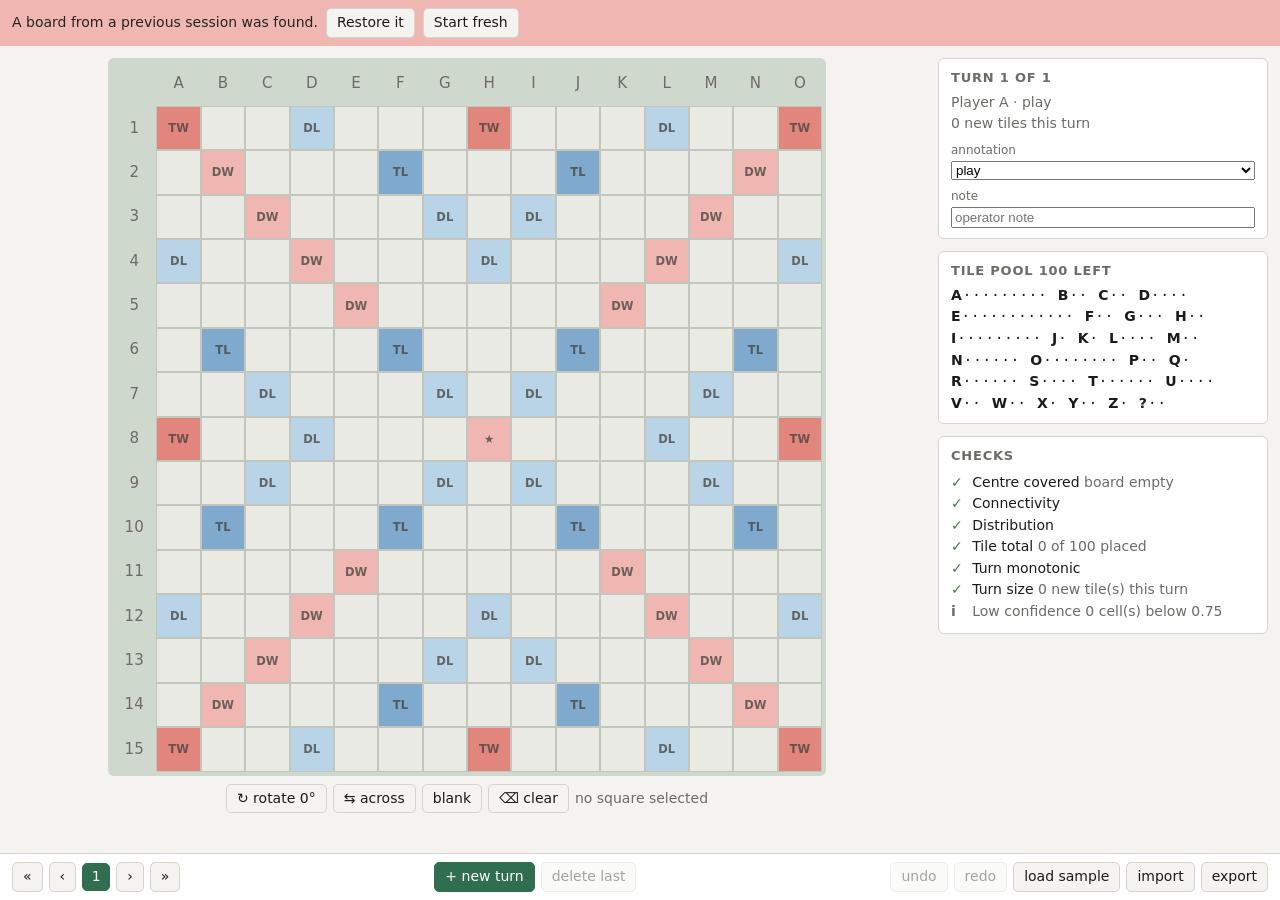
==== board-ui/index.html @ 1e46bf04 "A virtual board to look at, type into, and step through Builds the board UI to its specification: a " ====
<!doctype html>
<html lang="en">
<head>
<meta charset="utf-8">
<meta name="viewport" content="width=device-width, initial-scale=1">
<title>Virtual board</title>
<link rel="stylesheet" href="style.css">
</head>
<body>

<div id="restore" class="banner" hidden>
  A board from a previous session was found.
  <button id="restore-yes">Restore it</button>
  <button id="restore-no">Start fresh</button>
</div>

<main>
  <section class="board-pane">
    <div id="board" class="board"></div>

    <div class="toolbar">
      <button id="rotate" title="Turn the board a quarter turn">&#8635; rotate <span id="rotation">0&deg;</span></button>
      <button id="flip" title="Switch between typing across and down (Tab)">&#8646; <span id="direction">across</span></button>
      <button id="blank-mode" aria-pressed="false" title="Place blanks (or hold Shift)">blank</button>
      <button id="clear-cell" title="Clear the selected square (Delete)">&#9003; clear</button>
      <span id="cursor-label" class="muted"></span>
      <span id="lock-note" class="warn" hidden>
        viewing history &mdash; <button id="unlock">edit this turn</button>
      </span>
    </div>
  </section>

  <aside class="panels">
    <section class="panel">
      <h2>Turn <span id="turn-n">1</span> of <span id="turn-total">1</span></h2>
      <p id="turn-who" class="muted"></p>
      <p id="turn-delta" class="muted"></p>
      <label class="field">
        annotation
        <select id="annotation">
          <option value="play">play</option>
          <option value="pass">pass</option>
          <option value="exchange">exchange</option>
          <option value="challenge">challenge</option>
          <option value="unknown">unknown</option>
        </select>
      </label>
      <label class="field">
        note
        <input id="note" type="text" placeholder="operator note">
      </label>
    </section>

    <section class="panel">
      <h2>Tile pool <span id="pool-left" class="muted"></span></h2>
      <div id="pool" class="pool"></div>
      <p id="pool-errors" class="fail" hidden></p>
    </section>

    <section class="panel">
      <h2>Checks</h2>
      <ul id="checks" class="checks"></ul>
    </section>
  </aside>
</main>

<footer>
  <button id="first" title="First turn (Home)">&laquo;</button>
  <button id="prev" title="Previous turn">&lsaquo;</button>
  <div id="turn-strip" class="strip"></div>
  <button id="next" title="Next turn">&rsaquo;</button>
  <button id="last" title="Last turn (End)">&raquo;</button>
  <span class="spacer"></span>
  <button id="add-turn" class="primary">+ new turn</button>
  <button id="del-turn">delete last</button>
  <span class="spacer"></span>
  <button id="undo" title="Ctrl/Cmd+Z">undo</button>
  <button id="redo" title="Ctrl/Cmd+Shift+Z">redo</button>
  <button id="load-sample">load sample</button>
  <button id="import">import</button>
  <button id="export">export</button>
</footer>

<dialog id="import-dialog">
  <form method="dialog">
    <h2>Import a board</h2>
    <p class="muted">Choose a file, drop one here, or paste the JSON.</p>
    <input type="file" id="import-file" accept="application/json,.json">
    <div id="drop" class="drop">drop a .json file here</div>
    <textarea id="import-text" rows="8" placeholder="paste JSON"></textarea>
    <p id="import-problems" class="fail" hidden></p>
    <menu>
      <button value="cancel">cancel</button>
      <button id="import-go" value="default" type="button" class="primary">import</button>
    </menu>
  </form>
</dialog>

<script type="module" src="src/app.js"></script>
</body>
</html>
---- board-ui/style.css ----
/* Every colour is a custom property defined here and nowhere else, so the whole
   thing can be re-themed from one block. */

:root {
  --bg: #f4f3f0;
  --panel: #ffffff;
  --ink: #1b1b1a;
  --muted: #6d6b66;
  --line: #d6d3cd;

  --board-bg: #cfd8cd;
  --cell: #e9eae4;
  --cell-line: #c3c6bd;

  --tw: #e2857c;
  --dw: #f0b7b2;
  --tl: #7fa9cd;
  --dl: #b9d4e6;
  --premium-ink: #43413d;

  --tile: #f0e2bd;
  --tile-edge: #c4ae7d;
  --tile-ink: #26241f;
  --tile-new: #ffe9a8;
  --tile-new-edge: #d8a63c;

  --flag: #c8641f;
  --manual: #4a7fb5;
  --pass: #3c7d4a;
  --fail: #b8362c;
  --warn: #b1791b;
  --accent: #2f6f4f;
}

@media (prefers-color-scheme: dark) {
  :root {
    --bg: #17181a;
    --panel: #1f2124;
    --ink: #e8e6e2;
    --muted: #9a978f;
    --line: #34373b;

    --board-bg: #2b332c;
    --cell: #262a27;
    --cell-line: #3a403a;

    --tw: #8e4038;
    --dw: #6d4340;
    --tl: #3a5f80;
    --dl: #2f4a5c;
    --premium-ink: #cfcdc7;

    --tile: #d8c79c;
    --tile-edge: #8f7c4c;
    --tile-ink: #201e1a;
    --tile-new: #f2d98a;
    --tile-new-edge: #b8912f;

    --flag: #e2884a;
    --manual: #7fb0e0;
    --pass: #64b07a;
    --fail: #e0685c;
    --warn: #d9a949;
    --accent: #58a37c;
  }
}

* { box-sizing: border-box; }

body {
  margin: 0;
  background: var(--bg);
  color: var(--ink);
  font: 14px/1.4 system-ui, -apple-system, Segoe UI, sans-serif;
  display: flex;
  flex-direction: column;
  min-height: 100vh;
}

main {
  flex: 1;
  display: flex;
  gap: 16px;
  padding: 12px;
  min-height: 0;
}

.board-pane {
  flex: 1 1 auto;
  display: flex;
  flex-direction: column;
  align-items: center;
  gap: 8px;
  min-width: 0;
}

/* The board sizes itself from the space available and stays square. One custom
   property drives the whole grid. */
.board {
  --size: 15;
  --cell-px: min(calc((100vh - 190px) / (var(--size) + 1)), calc((100vw - 420px) / (var(--size) + 1)));
  display: grid;
  grid-template-columns: repeat(calc(var(--size) + 1), var(--cell-px));
  grid-auto-rows: var(--cell-px);
  background: var(--board-bg);
  padding: 4px;
  border-radius: 6px;
  user-select: none;
}

.gutter {
  display: flex;
  align-items: center;
  justify-content: center;
  color: var(--muted);
  font-size: calc(var(--cell-px) * 0.34);
}

.cell {
  position: relative;
  background: var(--cell);
  border: 1px solid var(--cell-line);
  display: flex;
  align-items: center;
  justify-content: center;
  cursor: pointer;
  overflow: hidden;
}

.premium-label {
  font-size: calc(var(--cell-px) * 0.26);
  font-weight: 600;
  color: var(--premium-ink);
  opacity: 0.75;
}

.cell.p-TW { background: var(--tw); }
.cell.p-DW { background: var(--dw); }
.cell.p-TL { background: var(--tl); }
.cell.p-DL { background: var(--dl); }

.cell.tile {
  background: var(--tile);
  border-color: var(--tile-edge);
  color: var(--tile-ink);
}

.cell.is-new {
  background: var(--tile-new);
  border-color: var(--tile-new-edge);
  border-width: 2px;
}

.letter {
  font-size: calc(var(--cell-px) * 0.55);
  font-weight: 700;
  line-height: 1;
}

.letter.unknown { opacity: 0.55; }

/* A blank must be tellable from a real letter at a glance: it is worth two points and
   a great deal of analysis. Outlined rather than merely tinted, so it survives bad
   lighting and a screen seen at an angle. */
.cell.is-blank .letter {
  font-weight: 500;
  font-style: italic;
  color: transparent;
  -webkit-text-stroke: 1px var(--tile-ink);
}

.value {
  position: absolute;
  right: 2px;
  bottom: 0;
  font-size: calc(var(--cell-px) * 0.24);
  opacity: 0.7;
}

/* State is never carried by colour alone - a corner mark or a glyph carries it too. */
.manual-mark {
  position: absolute;
  top: 0;
  left: 0;
  border-style: solid;
  border-width: calc(var(--cell-px) * 0.22) calc(var(--cell-px) * 0.22) 0 0;
  border-color: var(--manual) transparent transparent transparent;
}

.flag-mark {
  position: absolute;
  top: 0;
  right: 2px;
  font-size: calc(var(--cell-px) * 0.3);
  font-weight: 700;
  color: var(--flag);
}

.cell.is-flagged { box-shadow: inset 0 0 0 2px var(--flag); }

.cell.is-selected {
  outline: 3px solid var(--accent);
  outline-offset: -3px;
  z-index: 2;
}

/* The cursor shows which way typing will run. */
.cell.is-selected.dir-h::after,
.cell.is-selected.dir-v::after {
  content: '';
  position: absolute;
  background: var(--accent);
  opacity: 0.8;
}
.cell.is-selected.dir-h::after { right: 1px; top: 45%; width: 30%; height: 2px; }
.cell.is-selected.dir-v::after { bottom: 1px; left: 45%; height: 30%; width: 2px; }

body.locked .cell { cursor: not-allowed; }

.toolbar {
  display: flex;
  align-items: center;
  gap: 6px;
  flex-wrap: wrap;
}

.panels {
  width: 330px;
  flex: 0 0 330px;
  display: flex;
  flex-direction: column;
  gap: 12px;
  overflow-y: auto;
}

.panel {
  background: var(--panel);
  border: 1px solid var(--line);
  border-radius: 6px;
  padding: 10px 12px;
}

.panel h2 {
  margin: 0 0 6px;
  font-size: 13px;
  text-transform: uppercase;
  letter-spacing: 0.06em;
  color: var(--muted);
}

.panel p { margin: 2px 0; }

.field { display: block; margin-top: 8px; font-size: 12px; color: var(--muted); }
.field select, .field input { width: 100%; margin-top: 2px; }

.pool { display: flex; flex-wrap: wrap; gap: 2px 10px; font-family: ui-monospace, monospace; }
.pool-letter { white-space: nowrap; letter-spacing: 1px; }
.pool-letter b { font-family: system-ui, sans-serif; }
.pool-letter.empty { opacity: 0.4; }
.pool-letter.over { color: var(--fail); font-weight: 700; }

.checks { list-style: none; margin: 0; padding: 0; }
.checks li { padding: 1px 0; }
.checks .mark { display: inline-block; width: 1.2em; font-weight: 700; }
.checks .pass .mark { color: var(--pass); }
.checks .fail { color: var(--fail); }
.checks .warn { color: var(--warn); }
.checks .info { color: var(--muted); }

footer {
  display: flex;
  align-items: center;
  gap: 6px;
  padding: 8px 12px;
  border-top: 1px solid var(--line);
  background: var(--panel);
  flex-wrap: wrap;
}

.strip { display: flex; gap: 4px; overflow-x: auto; max-width: 40vw; }
.spacer { flex: 1; }

button {
  font: inherit;
  padding: 4px 10px;
  border: 1px solid var(--line);
  border-radius: 5px;
  background: var(--bg);
  color: var(--ink);
  cursor: pointer;
}
button:hover:not(:disabled) { border-color: var(--accent); }
button:disabled { opacity: 0.4; cursor: default; }
button.primary { background: var(--accent); color: var(--panel); border-color: var(--accent); }
button.on { background: var(--accent); color: var(--panel); }

.chip { min-width: 2em; padding: 3px 6px; }
.chip.current { background: var(--accent); color: var(--panel); border-color: var(--accent); }

.banner {
  padding: 8px 12px;
  background: var(--dw);
  color: var(--tile-ink);
  display: flex;
  gap: 8px;
  align-items: center;
}

.muted { color: var(--muted); }
.fail { color: var(--fail); }
.warn { color: var(--warn); }

dialog { border: 1px solid var(--line); border-radius: 8px; background: var(--panel); color: var(--ink); }
dialog textarea { width: 100%; margin-top: 8px; font-family: ui-monospace, monospace; }
dialog menu { display: flex; gap: 8px; justify-content: flex-end; padding: 0; margin: 12px 0 0; }

.drop {
  margin-top: 8px;
  padding: 18px;
  border: 2px dashed var(--line);
  border-radius: 6px;
  text-align: center;
  color: var(--muted);
}
.drop.over { border-color: var(--accent); color: var(--accent); }
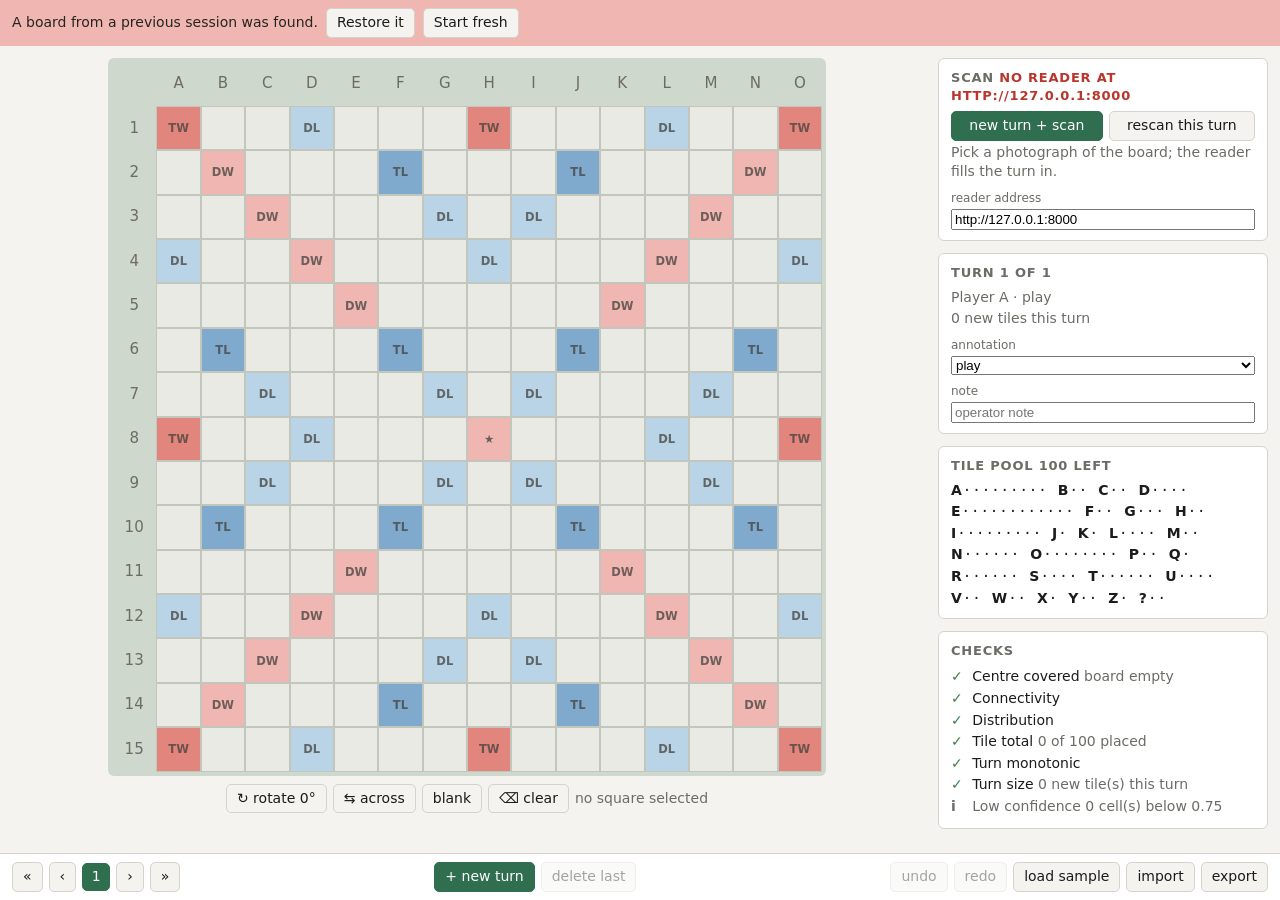
==== commit e65cbb9d: "Read the board from a photograph, instead of pasting JSON at it The brief ruled out any connection t" ====
--- a/board-ui/index.html
+++ b/board-ui/index.html
@@ -31,6 +31,19 @@
   </section>
 
   <aside class="panels">
+    <section class="panel">
+      <h2>Scan <span id="api-state" class="muted">checking…</span></h2>
+      <div class="scan-row">
+        <button id="scan-new" class="primary">new turn + scan</button>
+        <button id="scan-here">rescan this turn</button>
+      </div>
+      <p id="scan-result" class="muted">Pick a photograph of the board; the reader fills the turn in.</p>
+      <label class="field">
+        reader address
+        <input id="api-base" type="text" spellcheck="false">
+      </label>
+    </section>
+
     <section class="panel">
       <h2>Turn <span id="turn-n">1</span> of <span id="turn-total">1</span></h2>
       <p id="turn-who" class="muted"></p>
--- a/board-ui/style.css
+++ b/board-ui/style.css
@@ -323,3 +323,10 @@
   color: var(--muted);
 }
 .drop.over { border-color: var(--accent); color: var(--accent); }
+
+.scan-row { display: flex; gap: 6px; flex-wrap: wrap; }
+.scan-row button { flex: 1 1 auto; }
+#scan-result.busy { color: var(--accent); }
+#scan-result.bad { color: var(--fail); }
+#api-state.up { color: var(--pass); }
+#api-state.down { color: var(--fail); }
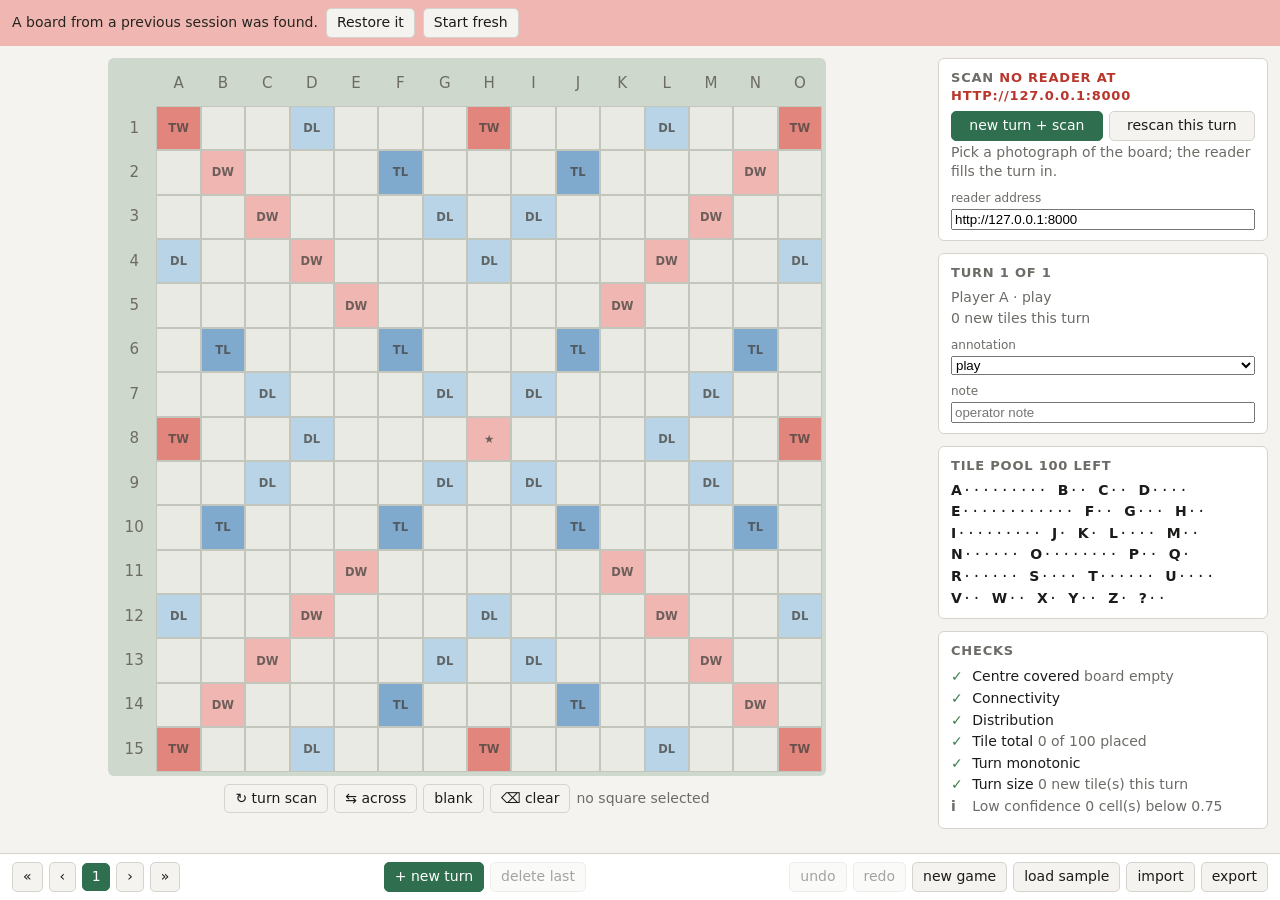
==== commit e4924f35: "Turn the photograph, never the board, and let a game end Two corrections from using the thing.  The " ====
--- a/board-ui/index.html
+++ b/board-ui/index.html
@@ -19,7 +19,7 @@
     <div id="board" class="board"></div>
 
     <div class="toolbar">
-      <button id="rotate" title="Turn the board a quarter turn">&#8635; rotate <span id="rotation">0&deg;</span></button>
+      <button id="turn-scan" title="The photograph was taken a quarter turn round: turn this turn's tiles to match">&#8635; turn scan</button>
       <button id="flip" title="Switch between typing across and down (Tab)">&#8646; <span id="direction">across</span></button>
       <button id="blank-mode" aria-pressed="false" title="Place blanks (or hold Shift)">blank</button>
       <button id="clear-cell" title="Clear the selected square (Delete)">&#9003; clear</button>
@@ -89,6 +89,7 @@
   <span class="spacer"></span>
   <button id="undo" title="Ctrl/Cmd+Z">undo</button>
   <button id="redo" title="Ctrl/Cmd+Shift+Z">redo</button>
+  <button id="new-game">new game</button>
   <button id="load-sample">load sample</button>
   <button id="import">import</button>
   <button id="export">export</button>
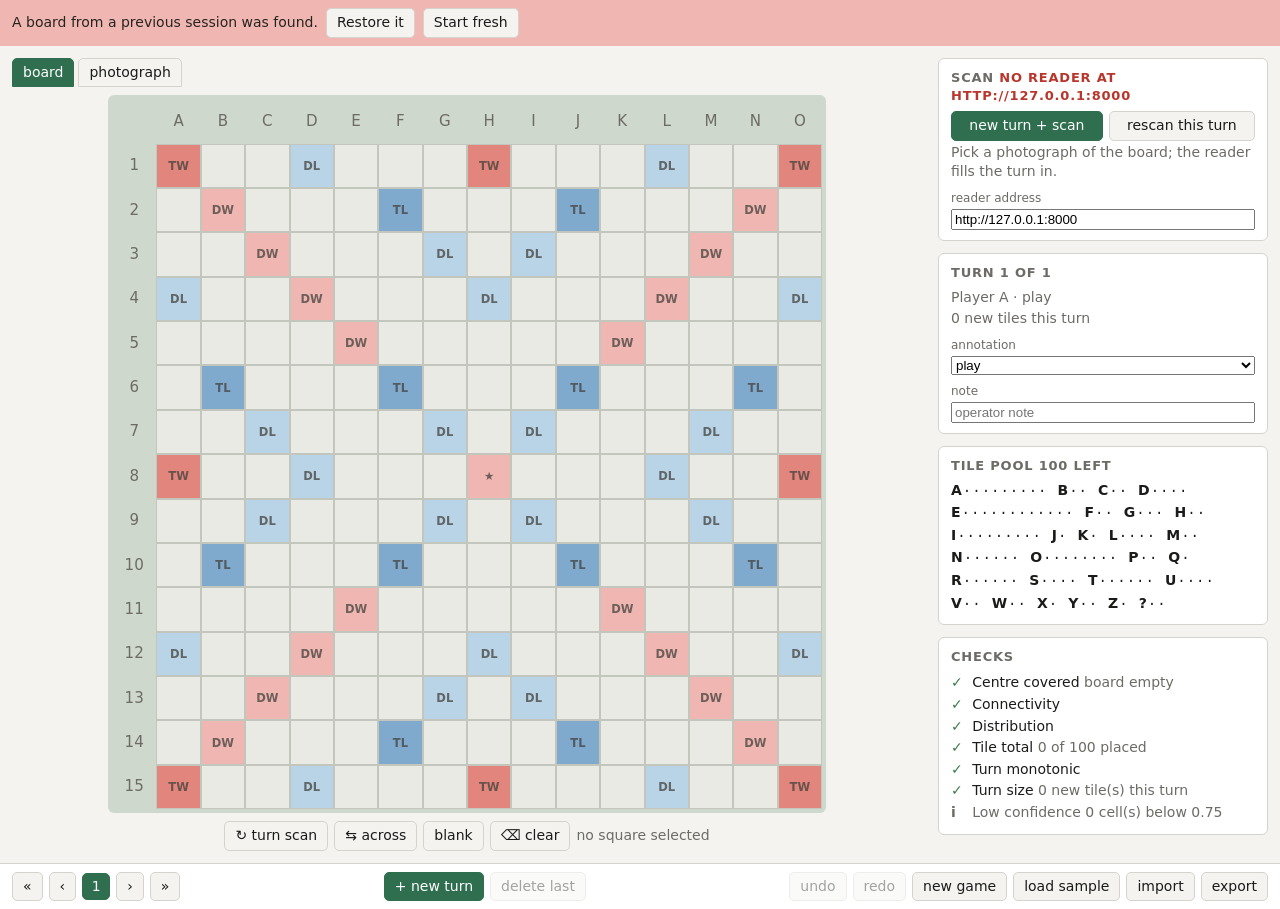
==== commit 77ded739: "Show the photograph a turn was read from, beside the board it produced Adds a photograph tab, in the" ====
--- a/board-ui/index.html
+++ b/board-ui/index.html
@@ -16,7 +16,23 @@
 
 <main>
   <section class="board-pane">
+    <div class="tabs" role="tablist">
+      <button id="tab-board" class="tab on" role="tab" aria-selected="true">board</button>
+      <button id="tab-photo" class="tab" role="tab" aria-selected="false">photograph</button>
+    </div>
+
     <div id="board" class="board"></div>
+
+    <div id="photo-pane" class="photo-pane" hidden>
+      <div class="photo-switch">
+        <label><input type="radio" name="photo-kind" value="photo" checked> as taken</label>
+        <label><input type="radio" name="photo-kind" value="debug"> as the reader saw it</label>
+      </div>
+      <img id="photo" alt="the photograph this turn was read from">
+      <p id="photo-none" class="muted">No photograph for this turn. Scans keep theirs for
+        as long as the page is open; typed-in turns never had one.</p>
+      <p id="photo-caption" class="muted"></p>
+    </div>
 
     <div class="toolbar">
       <button id="turn-scan" title="The photograph was taken a quarter turn round: turn this turn's tiles to match">&#8635; turn scan</button>
@@ -24,8 +40,9 @@
       <button id="blank-mode" aria-pressed="false" title="Place blanks (or hold Shift)">blank</button>
       <button id="clear-cell" title="Clear the selected square (Delete)">&#9003; clear</button>
       <span id="cursor-label" class="muted"></span>
-      <span id="lock-note" class="warn" hidden>
-        viewing history &mdash; <button id="unlock">edit this turn</button>
+      <span id="lock-note" hidden>
+        read-only: this is a past turn
+        <button id="unlock">edit it anyway</button>
       </span>
     </div>
   </section>
--- a/board-ui/style.css
+++ b/board-ui/style.css
@@ -330,3 +330,45 @@
 #scan-result.bad { color: var(--fail); }
 #api-state.up { color: var(--pass); }
 #api-state.down { color: var(--fail); }
+
+/* When a past turn is being viewed, typing does nothing. That has to be obvious:
+   a control that silently ignores you reads as broken, which is exactly how it was
+   reported. */
+#lock-note {
+  display: inline-flex;
+  align-items: center;
+  gap: 6px;
+  padding: 3px 10px;
+  border-radius: 5px;
+  background: var(--dw);
+  color: var(--tile-ink);
+  font-weight: 600;
+}
+#lock-note[hidden] { display: none; }
+body.locked .board { outline: 3px solid var(--warn); outline-offset: 3px; }
+
+.tabs { display: flex; gap: 4px; align-self: flex-start; }
+.tab { border-bottom-left-radius: 0; border-bottom-right-radius: 0; }
+.tab.on { background: var(--accent); color: var(--panel); border-color: var(--accent); }
+
+/* The photograph occupies the same space the board does, so switching between them
+   compares like with like rather than making you hunt across the screen. */
+.photo-pane {
+  display: flex;
+  flex-direction: column;
+  align-items: center;
+  gap: 6px;
+  max-width: calc(100vw - 380px);
+}
+.photo-pane[hidden] { display: none; }
+.photo-switch { display: flex; gap: 14px; font-size: 13px; color: var(--muted); }
+.photo-switch label { display: inline-flex; align-items: center; gap: 4px; cursor: pointer; }
+#photo {
+  max-height: calc(100vh - 230px);
+  max-width: 100%;
+  object-fit: contain;
+  border: 1px solid var(--line);
+  border-radius: 4px;
+  background: var(--panel);
+}
+#photo[hidden] { display: none; }
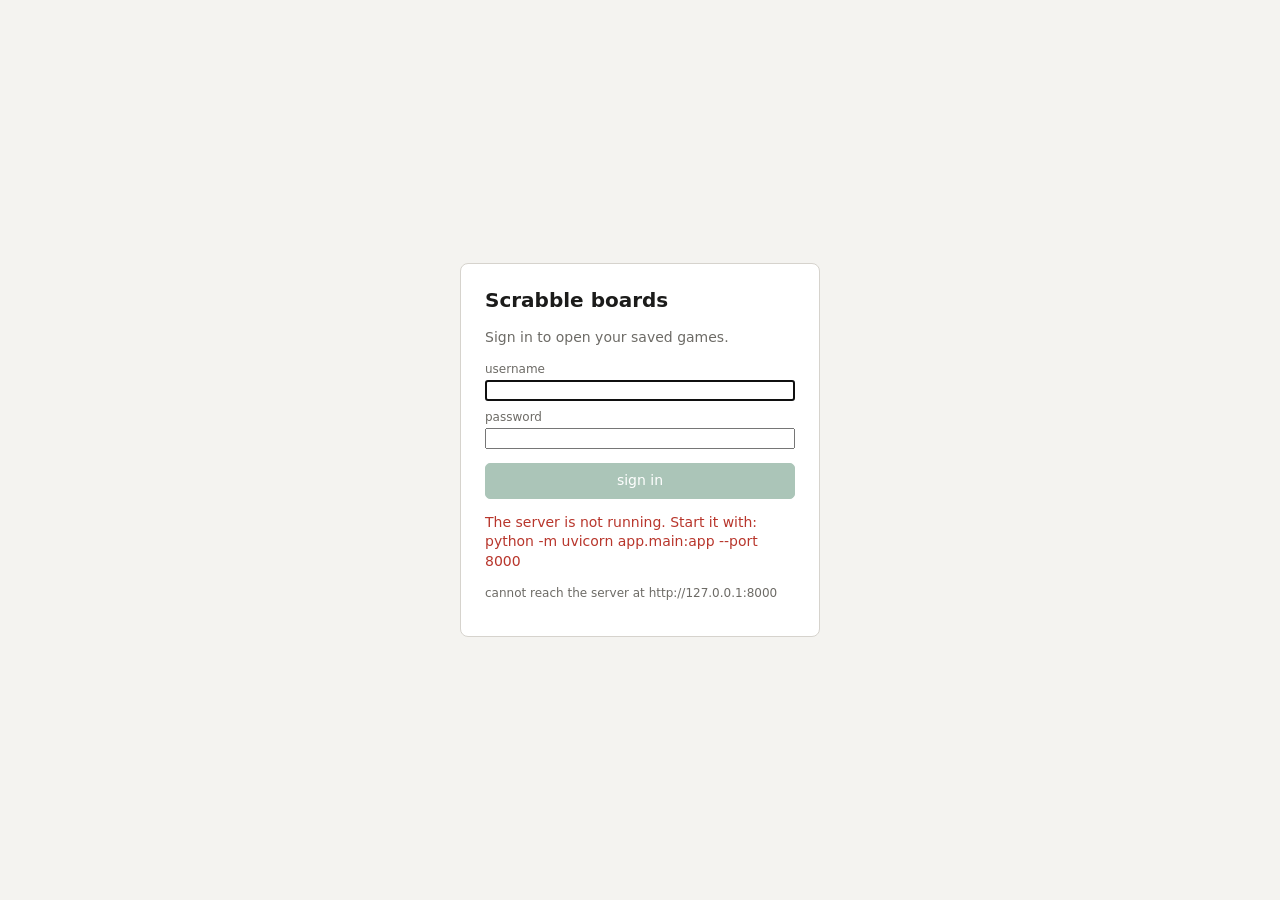
==== commit 348dc539: "Keep games on disk, list them on a landing page, and put a door on it Three things, one of which is " ====
--- a/board-ui/index.html
+++ b/board-ui/index.html
@@ -3,130 +3,35 @@
 <head>
 <meta charset="utf-8">
 <meta name="viewport" content="width=device-width, initial-scale=1">
-<title>Virtual board</title>
+<title>Games — Scrabble boards</title>
 <link rel="stylesheet" href="style.css">
 </head>
-<body>
+<body class="dashboard">
 
-<div id="restore" class="banner" hidden>
-  A board from a previous session was found.
-  <button id="restore-yes">Restore it</button>
-  <button id="restore-no">Start fresh</button>
-</div>
+<header class="topbar">
+  <h1>Games</h1>
+  <span class="spacer"></span>
+  <span id="who" class="muted"></span>
+  <button id="new-game" class="primary">new game</button>
+  <button id="import">import a file</button>
+  <button id="sign-out">sign out</button>
+</header>
 
-<main>
-  <section class="board-pane">
-    <div class="tabs" role="tablist">
-      <button id="tab-board" class="tab on" role="tab" aria-selected="true">board</button>
-      <button id="tab-photo" class="tab" role="tab" aria-selected="false">photograph</button>
-    </div>
+<main class="games">
+  <p id="loading" class="muted">Loading…</p>
 
-    <div id="board" class="board"></div>
+  <p id="empty" class="empty" hidden>
+    No games yet. Press <b>new game</b> to start one, then scan a photograph of your
+    board into it.
+  </p>
 
-    <div id="photo-pane" class="photo-pane" hidden>
-      <div class="photo-switch">
-        <label><input type="radio" name="photo-kind" value="photo" checked> as taken</label>
-        <label><input type="radio" name="photo-kind" value="debug"> as the reader saw it</label>
-      </div>
-      <img id="photo" alt="the photograph this turn was read from">
-      <p id="photo-none" class="muted">No photograph for this turn. Scans keep theirs for
-        as long as the page is open; typed-in turns never had one.</p>
-      <p id="photo-caption" class="muted"></p>
-    </div>
+  <p id="trouble" class="fail" hidden></p>
 
-    <div class="toolbar">
-      <button id="turn-scan" title="The photograph was taken a quarter turn round: turn this turn's tiles to match">&#8635; turn scan</button>
-      <button id="flip" title="Switch between typing across and down (Tab)">&#8646; <span id="direction">across</span></button>
-      <button id="blank-mode" aria-pressed="false" title="Place blanks (or hold Shift)">blank</button>
-      <button id="clear-cell" title="Clear the selected square (Delete)">&#9003; clear</button>
-      <span id="cursor-label" class="muted"></span>
-      <span id="lock-note" hidden>
-        read-only: this is a past turn
-        <button id="unlock">edit it anyway</button>
-      </span>
-    </div>
-  </section>
-
-  <aside class="panels">
-    <section class="panel">
-      <h2>Scan <span id="api-state" class="muted">checking…</span></h2>
-      <div class="scan-row">
-        <button id="scan-new" class="primary">new turn + scan</button>
-        <button id="scan-here">rescan this turn</button>
-      </div>
-      <p id="scan-result" class="muted">Pick a photograph of the board; the reader fills the turn in.</p>
-      <label class="field">
-        reader address
-        <input id="api-base" type="text" spellcheck="false">
-      </label>
-    </section>
-
-    <section class="panel">
-      <h2>Turn <span id="turn-n">1</span> of <span id="turn-total">1</span></h2>
-      <p id="turn-who" class="muted"></p>
-      <p id="turn-delta" class="muted"></p>
-      <label class="field">
-        annotation
-        <select id="annotation">
-          <option value="play">play</option>
-          <option value="pass">pass</option>
-          <option value="exchange">exchange</option>
-          <option value="challenge">challenge</option>
-          <option value="unknown">unknown</option>
-        </select>
-      </label>
-      <label class="field">
-        note
-        <input id="note" type="text" placeholder="operator note">
-      </label>
-    </section>
-
-    <section class="panel">
-      <h2>Tile pool <span id="pool-left" class="muted"></span></h2>
-      <div id="pool" class="pool"></div>
-      <p id="pool-errors" class="fail" hidden></p>
-    </section>
-
-    <section class="panel">
-      <h2>Checks</h2>
-      <ul id="checks" class="checks"></ul>
-    </section>
-  </aside>
+  <ul id="list" class="game-list"></ul>
 </main>
 
-<footer>
-  <button id="first" title="First turn (Home)">&laquo;</button>
-  <button id="prev" title="Previous turn">&lsaquo;</button>
-  <div id="turn-strip" class="strip"></div>
-  <button id="next" title="Next turn">&rsaquo;</button>
-  <button id="last" title="Last turn (End)">&raquo;</button>
-  <span class="spacer"></span>
-  <button id="add-turn" class="primary">+ new turn</button>
-  <button id="del-turn">delete last</button>
-  <span class="spacer"></span>
-  <button id="undo" title="Ctrl/Cmd+Z">undo</button>
-  <button id="redo" title="Ctrl/Cmd+Shift+Z">redo</button>
-  <button id="new-game">new game</button>
-  <button id="load-sample">load sample</button>
-  <button id="import">import</button>
-  <button id="export">export</button>
-</footer>
+<input type="file" id="import-file" accept="application/json,.json" hidden>
 
-<dialog id="import-dialog">
-  <form method="dialog">
-    <h2>Import a board</h2>
-    <p class="muted">Choose a file, drop one here, or paste the JSON.</p>
-    <input type="file" id="import-file" accept="application/json,.json">
-    <div id="drop" class="drop">drop a .json file here</div>
-    <textarea id="import-text" rows="8" placeholder="paste JSON"></textarea>
-    <p id="import-problems" class="fail" hidden></p>
-    <menu>
-      <button value="cancel">cancel</button>
-      <button id="import-go" value="default" type="button" class="primary">import</button>
-    </menu>
-  </form>
-</dialog>
-
-<script type="module" src="src/app.js"></script>
+<script type="module" src="src/dashboard.js"></script>
 </body>
 </html>
--- a/board-ui/style.css
+++ b/board-ui/style.css
@@ -372,3 +372,64 @@
   background: var(--panel);
 }
 #photo[hidden] { display: none; }
+
+/* -- the pages around the board ------------------------------------------- */
+
+body.centred { align-items: center; justify-content: center; }
+body.dashboard { display: block; }
+
+.topbar {
+  display: flex;
+  align-items: center;
+  gap: 12px;
+  padding: 10px 14px;
+  background: var(--panel);
+  border-bottom: 1px solid var(--line);
+}
+.topbar h1 { margin: 0; font-size: 17px; }
+.back { color: var(--accent); text-decoration: none; font-weight: 600; }
+.back:hover { text-decoration: underline; }
+
+.card {
+  width: min(360px, 92vw);
+  background: var(--panel);
+  border: 1px solid var(--line);
+  border-radius: 8px;
+  padding: 22px 24px;
+  text-align: left;
+}
+.card h1 { margin: 0 0 2px; font-size: 20px; }
+.wide { width: 100%; margin-top: 14px; padding: 7px; }
+.small { font-size: 12px; }
+
+.games { padding: 16px; max-width: 900px; margin: 0 auto; }
+.empty { padding: 28px; text-align: center; color: var(--muted); }
+
+.game-list { list-style: none; margin: 0; padding: 0; display: flex; flex-direction: column; gap: 8px; }
+.game {
+  display: flex;
+  align-items: center;
+  gap: 10px;
+  background: var(--panel);
+  border: 1px solid var(--line);
+  border-radius: 6px;
+  padding: 10px 12px;
+}
+.game:hover { border-color: var(--accent); }
+.game.broken { border-color: var(--fail); }
+
+.game-open {
+  flex: 1;
+  display: grid;
+  grid-template-columns: 1fr auto;
+  gap: 2px 12px;
+  text-decoration: none;
+  color: inherit;
+  min-width: 0;
+}
+.game-name { font-weight: 600; overflow: hidden; text-overflow: ellipsis; white-space: nowrap; }
+.game-when { text-align: right; font-size: 12px; }
+.game-facts { grid-column: 1 / -1; font-size: 12px; }
+
+button.danger { border-color: var(--line); color: var(--fail); }
+button.danger:hover:not(:disabled) { border-color: var(--fail); }
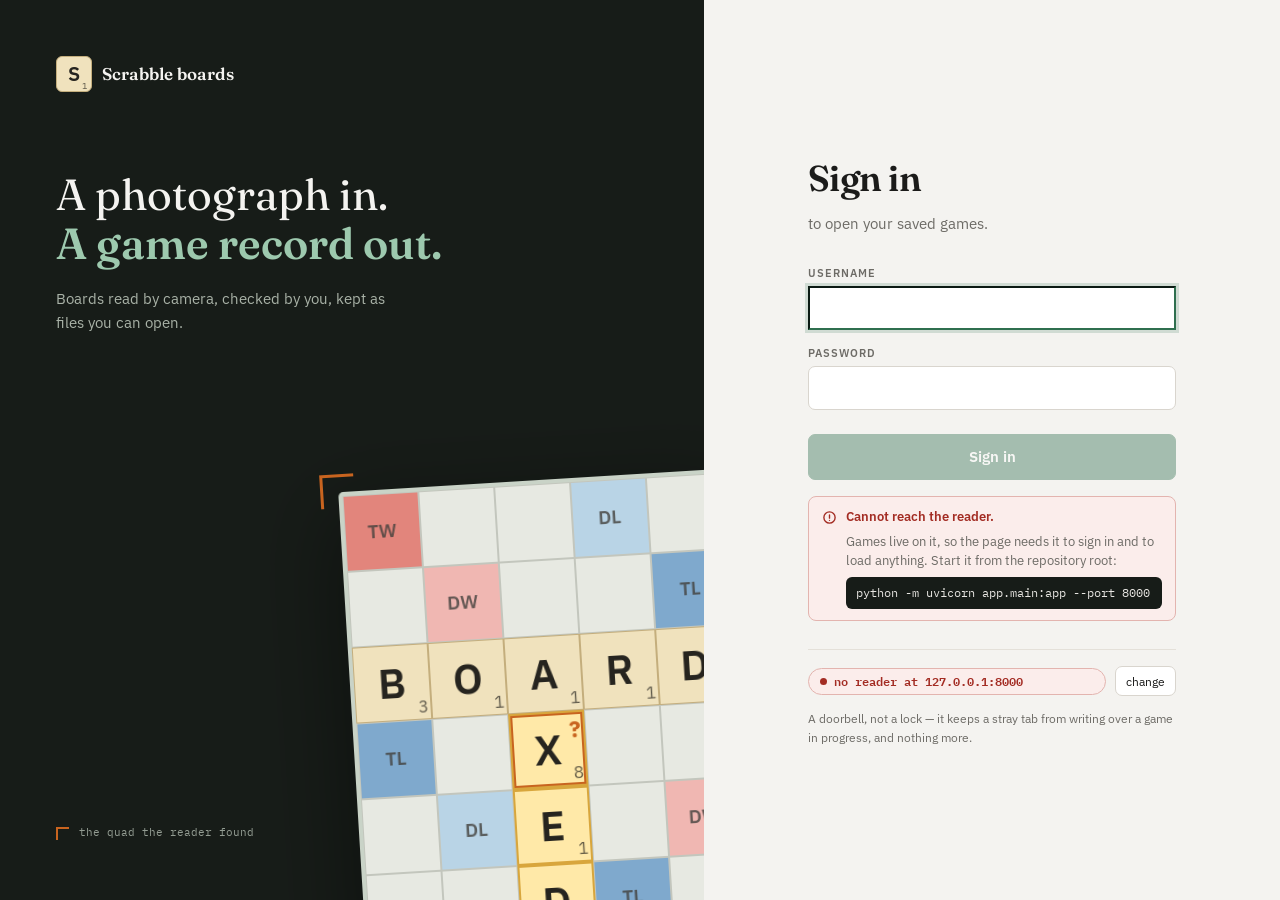
==== commit f670cd43: "Rebuild the UI around the tiles still waiting to be confirmed The pages said how big a game was. The" ====
--- a/board-ui/index.html
+++ b/board-ui/index.html
@@ -4,34 +4,87 @@
 <meta charset="utf-8">
 <meta name="viewport" content="width=device-width, initial-scale=1">
 <title>Games — Scrabble boards</title>
+<link rel="preconnect" href="https://fonts.googleapis.com">
+<link rel="preconnect" href="https://fonts.gstatic.com" crossorigin>
+<link href="https://fonts.googleapis.com/css2?family=Fraunces:opsz,wght@9..144,400;9..144,600&family=IBM+Plex+Mono:wght@400;500&family=IBM+Plex+Sans:wght@400;500;600&display=swap" rel="stylesheet">
 <link rel="stylesheet" href="style.css">
 </head>
 <body class="dashboard">
 
 <header class="topbar">
-  <h1>Games</h1>
+  <span class="wordmark">
+    <span class="tile-mark">S</span>
+    <span class="name">Scrabble boards</span>
+  </span>
+
   <span class="spacer"></span>
-  <span id="who" class="muted"></span>
-  <button id="new-game" class="primary">new game</button>
-  <button id="import">import a file</button>
-  <button id="sign-out">sign out</button>
+
+  <span id="reader-pill" class="pill"><span class="dot"></span><span id="reader-text" class="mono">checking…</span></span>
+  <button id="import">Import a file</button>
+  <button id="new-game" class="primary">New game</button>
+  <span class="divider"></span>
+  <button id="sign-out" class="icon quiet" aria-label="Sign out" title="Sign out">
+    <svg viewBox="0 0 24 24" fill="none" stroke="currentColor" stroke-width="1.8" stroke-linecap="round" stroke-linejoin="round"><path d="M9 21H5a2 2 0 0 1-2-2V5a2 2 0 0 1 2-2h4"/><polyline points="16 17 21 12 16 7"/><line x1="21" y1="12" x2="9" y2="12"/></svg>
+  </button>
 </header>
 
 <main class="games">
-  <p id="loading" class="muted">Loading…</p>
+  <div class="games-head">
+    <h1>Games</h1>
+    <p id="count" class="count"></p>
+  </div>
 
-  <p id="empty" class="empty" hidden>
-    No games yet. Press <b>new game</b> to start one, then scan a photograph of your
-    board into it.
-  </p>
+  <p id="loading" class="muted" style="margin-top: 24px;">Loading…</p>
 
-  <p id="trouble" class="fail" hidden></p>
+  <div id="trouble" class="notice" hidden>
+    <span class="mark" aria-hidden="true">
+      <svg viewBox="0 0 24 24" width="15" height="15" fill="none" stroke="currentColor" stroke-width="2.2" stroke-linecap="round"><circle cx="12" cy="12" r="9"/><line x1="12" y1="8" x2="12" y2="13"/><line x1="12" y1="16.5" x2="12.01" y2="16.5"/></svg>
+    </span>
+    <div>
+      <p id="trouble-title" class="title"></p>
+      <p id="trouble-body" class="body"></p>
+      <pre id="trouble-cmd" hidden></pre>
+    </div>
+  </div>
 
-  <ul id="list" class="game-list"></ul>
+  <div id="groups"></div>
+
+  <div id="empty" class="empty" hidden>
+    <div class="mini-board" aria-hidden="true">
+      <span></span><span></span><span></span>
+      <span></span><span class="star">★</span><span></span>
+      <span></span><span></span><span></span>
+    </div>
+    <p class="title">Nothing recorded yet.</p>
+    <p>Start a game, then photograph the board after each play. The reader fills the
+      turn in; you check the handful of new tiles.</p>
+    <div class="row">
+      <button id="empty-new" class="primary">New game</button>
+      <button id="empty-import">Import a file</button>
+    </div>
+  </div>
+
+  <p id="where" class="games-foot" hidden>games/&lt;id&gt;/game.json · one folder each, beside the photographs it was read from</p>
 </main>
 
 <input type="file" id="import-file" accept="application/json,.json" hidden>
 
+<dialog id="row-menu">
+  <h2 id="row-menu-name">Game</h2>
+  <p class="muted small" id="row-menu-where"></p>
+  <div class="menu-group">
+    <div class="row">
+      <button id="row-open" class="primary" type="button">Open</button>
+      <button id="row-download" type="button">Download a copy</button>
+    </div>
+  </div>
+  <div class="menu-group">
+    <h3>Careful</h3>
+    <button id="row-delete" class="danger" type="button" style="width: 100%;">Delete this game and its photographs…</button>
+  </div>
+  <menu><button id="row-close" type="button">Close</button></menu>
+</dialog>
+
 <script type="module" src="src/dashboard.js"></script>
 </body>
 </html>
--- a/board-ui/style.css
+++ b/board-ui/style.css
@@ -1,15 +1,26 @@
-/* Every colour is a custom property defined here and nowhere else, so the whole
-   thing can be re-themed from one block. */
+/* Every colour, face and measurement is a custom property defined here and nowhere
+   else, so the whole thing can be re-themed - or re-proportioned - from one block.
+
+   The board's own colours are unchanged from the first version of this file: they were
+   chosen against real tile artwork and there is no reason to move them. What did move
+   is every colour that carries *words*. A warning rendered in #B1791B on the old
+   background measured about 3.4:1, which is below the 4.5:1 a body-sized string needs,
+   and a flag nobody can read is the failure this program is built to avoid. Each state
+   colour below was darkened only as far as it had to go to clear the bar, and the
+   measured ratio is written beside it. */
 
 :root {
   --bg: #f4f3f0;
   --panel: #ffffff;
+  --sunk: #edebe6;          /* a well: segmented tracks, inset areas */
   --ink: #1b1b1a;
-  --muted: #6d6b66;
-  --line: #d6d3cd;
-
-  --board-bg: #cfd8cd;
-  --cell: #e9eae4;
+  --muted: #6d6b66;         /* 4.81:1 on --bg */
+  --line: #e4e0d9;
+  --line-strong: #d9d5ce;   /* input and button borders, which must be seen */
+  --deep: #171c18;          /* the dark half of the sign-in page */
+
+  --board-bg: #c9d3c7;
+  --cell: #e7e9e2;
   --cell-line: #c3c6bd;
 
   --tw: #e2857c;
@@ -24,21 +35,57 @@
   --tile-new: #ffe9a8;
   --tile-new-edge: #d8a63c;
 
-  --flag: #c8641f;
-  --manual: #4a7fb5;
-  --pass: #3c7d4a;
-  --fail: #b8362c;
-  --warn: #b1791b;
-  --accent: #2f6f4f;
+  /* State. Two tones each: a mark, which only has to be seen, and an ink, which has
+     to be read. They are not the same colour and pretending otherwise is what put
+     unreadable text on the page. */
+  --flag: #c8641f;          /* the ring and the ? on a doubtful tile */
+  --flag-ink: #8a4310;      /* 5.9:1 on --bg */
+  --flag-bg: #fbf0e4;
+  --flag-line: #e9c9a3;
+
+  --manual: #3d6e9e;
+  --pass: #256b41;          /* 6.9:1 on --bg */
+  --pass-bg: #eaf2ec;
+  --pass-line: #c3decc;
+  --fail: #a32c23;          /* 6.8:1 on --bg */
+  --fail-bg: #fbedeb;
+  --fail-line: #e3b4af;
+  --warn: #8a4310;
+
+  --accent: #2f6f4f;        /* white on it: 5.99:1 */
+  --accent-deep: #245840;
+  --accent-soft: #eaf2ec;
+  --on-accent: #ffffff;
+
+  /* The faces are loaded from Google Fonts by each page. When there is no network -
+     which is the ordinary case in a tournament hall - the stacks below fall back to
+     faces every machine already has, and nothing about the layout depends on which
+     one arrives. */
+  --face: 'IBM Plex Sans', system-ui, -apple-system, 'Segoe UI', sans-serif;
+  --face-display: Fraunces, Georgia, 'Times New Roman', serif;
+  --face-mono: 'IBM Plex Mono', ui-monospace, 'Cascadia Mono', Consolas, monospace;
+
+  /* Layout, stated once. The board used to be sized by
+     `calc((100vw - 420px) / 16)`, with 330px written separately for the rail and
+     380px again for the photograph - three numbers that had to agree and did not.
+     Now the rail is named, and the board is measured from it. */
+  --rail: 366px;
+  --chrome-v: 252px;        /* top bar + status strip + ribbon + the paddings between */
+  --chrome-h: 92px;         /* page padding either side of board and rail */
+  --radius: 10px;
+  --radius-sm: 7px;
 }
 
 @media (prefers-color-scheme: dark) {
   :root {
     --bg: #17181a;
     --panel: #1f2124;
+    --sunk: #26282c;
     --ink: #e8e6e2;
-    --muted: #9a978f;
+    --muted: #a5a29a;
     --line: #34373b;
+    --line-strong: #43474c;
+    --deep: #101311;
 
     --board-bg: #2b332c;
     --cell: #262a27;
@@ -57,11 +104,23 @@
     --tile-new-edge: #b8912f;
 
     --flag: #e2884a;
+    --flag-ink: #e9a468;
+    --flag-bg: #2e2419;
+    --flag-line: #5a4426;
+
     --manual: #7fb0e0;
     --pass: #64b07a;
-    --fail: #e0685c;
+    --pass-bg: #1b2a20;
+    --pass-line: #2f4a37;
+    --fail: #e8776a;
+    --fail-bg: #2d1c1a;
+    --fail-line: #57302c;
     --warn: #d9a949;
+
     --accent: #58a37c;
+    --accent-deep: #6fb992;
+    --accent-soft: #1d2a23;
+    --on-accent: #10160f;
   }
 }
 
@@ -71,40 +130,174 @@
   margin: 0;
   background: var(--bg);
   color: var(--ink);
-  font: 14px/1.4 system-ui, -apple-system, Segoe UI, sans-serif;
+  font: 14px/1.45 var(--face);
   display: flex;
   flex-direction: column;
   min-height: 100vh;
-}
-
-main {
-  flex: 1;
-  display: flex;
-  gap: 16px;
-  padding: 12px;
-  min-height: 0;
-}
-
-.board-pane {
-  flex: 1 1 auto;
-  display: flex;
-  flex-direction: column;
-  align-items: center;
-  gap: 8px;
-  min-width: 0;
-}
-
-/* The board sizes itself from the space available and stays square. One custom
-   property drives the whole grid. */
+  -webkit-font-smoothing: antialiased;
+}
+
+h1, h2, h3 { font-weight: 600; }
+
+/* One visible focus ring for everything, because a keyboard is how a board gets typed
+   in quickly and losing the cursor costs more here than anywhere else. */
+:focus-visible {
+  outline: 2px solid var(--accent);
+  outline-offset: 2px;
+}
+
+.spacer { flex: 1; }
+.muted { color: var(--muted); }
+.pass { color: var(--pass); }
+.fail { color: var(--fail); }
+.warn { color: var(--warn); }
+.mono { font-family: var(--face-mono); }
+.small { font-size: 12px; }
+
+.sr-only {
+  position: absolute;
+  width: 1px; height: 1px;
+  padding: 0; margin: -1px;
+  overflow: hidden;
+  clip: rect(0 0 0 0);
+  white-space: nowrap;
+}
+
+/* -- controls -------------------------------------------------------------- */
+
+button, .button {
+  font: inherit;
+  font-family: var(--face);
+  min-height: 34px;
+  padding: 5px 12px;
+  border: 1px solid var(--line-strong);
+  border-radius: var(--radius-sm);
+  background: var(--panel);
+  color: var(--ink);
+  cursor: pointer;
+}
+button:hover:not(:disabled) { border-color: var(--accent); }
+button:disabled { opacity: 0.4; cursor: default; }
+
+button.primary {
+  background: var(--accent);
+  color: var(--on-accent);
+  border-color: var(--accent);
+  font-weight: 600;
+}
+button.primary:hover:not(:disabled) { background: var(--accent-deep); border-color: var(--accent-deep); }
+
+button.quiet { background: transparent; border-color: transparent; color: var(--muted); }
+button.quiet:hover:not(:disabled) { background: var(--sunk); border-color: transparent; color: var(--ink); }
+
+/* A toggle that is currently on. Defined after .quiet so a quiet button can be both. */
+button.on { background: var(--accent); color: var(--on-accent); border-color: var(--accent); }
+
+button.danger { color: var(--fail); }
+button.danger:hover:not(:disabled) { border-color: var(--fail); }
+
+/* Icon-only buttons are square and carry an aria-label; the touch target stays at
+   least 34px even where the glyph is 14. */
+button.icon {
+  width: 34px;
+  padding: 0;
+  display: inline-flex;
+  align-items: center;
+  justify-content: center;
+}
+button.icon svg { width: 15px; height: 15px; }
+
+input[type=text], input[type=password], select, textarea {
+  font: inherit;
+  font-family: var(--face);
+  min-height: 34px;
+  padding: 6px 10px;
+  color: var(--ink);
+  background: var(--panel);
+  border: 1px solid var(--line-strong);
+  border-radius: var(--radius-sm);
+}
+input:focus, select:focus, textarea:focus {
+  border-color: var(--accent);
+  outline: none;
+  box-shadow: 0 0 0 3px color-mix(in srgb, var(--accent) 18%, transparent);
+}
+
+.field { display: block; font-size: 12px; color: var(--muted); }
+.field > span, .field > .label { display: block; margin-bottom: 4px; }
+.field input, .field select { width: 100%; }
+
+.label-caps {
+  font-size: 11px;
+  font-weight: 600;
+  letter-spacing: 0.09em;
+  text-transform: uppercase;
+  color: var(--muted);
+}
+
+/* A pill that carries a state word and a dot, never a colour alone. */
+.pill {
+  display: inline-flex;
+  align-items: center;
+  gap: 7px;
+  padding: 4px 11px;
+  border-radius: 999px;
+  border: 1px solid var(--line);
+  background: var(--sunk);
+  font-size: 12px;
+  white-space: nowrap;
+}
+.pill .dot { width: 7px; height: 7px; border-radius: 50%; background: var(--muted); flex: 0 0 auto; }
+.pill.ok { background: var(--pass-bg); border-color: var(--pass-line); color: var(--pass); }
+.pill.ok .dot { background: var(--pass); }
+.pill.doubt { background: var(--flag-bg); border-color: var(--flag-line); color: var(--flag-ink); }
+.pill.doubt .dot { background: var(--flag); }
+.pill.bad { background: var(--fail-bg); border-color: var(--fail-line); color: var(--fail); font-weight: 600; }
+.pill.bad .dot { background: var(--fail); }
+
+/* A view switch, not an action. The old tabs used the same accent fill as the primary
+   button, so "photograph" read as something that would happen rather than somewhere to
+   look. */
+.segmented {
+  display: inline-flex;
+  gap: 2px;
+  padding: 3px;
+  background: var(--sunk);
+  border-radius: 8px;
+}
+.segmented button {
+  min-height: 28px;
+  padding: 3px 13px;
+  border: 0;
+  border-radius: 6px;
+  background: transparent;
+  color: var(--muted);
+  font-size: 13px;
+}
+.segmented button:hover:not(:disabled) { color: var(--ink); }
+.segmented button[aria-selected="true"] {
+  background: var(--panel);
+  color: var(--ink);
+  font-weight: 600;
+  box-shadow: 0 1px 2px rgb(0 0 0 / 14%);
+}
+
+/* -- the board ------------------------------------------------------------- */
+
+/* The board sizes itself from whichever runs out first, the window's height or its
+   width, using the named measurements at the top of this file. */
 .board {
   --size: 15;
-  --cell-px: min(calc((100vh - 190px) / (var(--size) + 1)), calc((100vw - 420px) / (var(--size) + 1)));
+  --cell-px: min(
+    calc((100vh - var(--chrome-v)) / (var(--size) + 1)),
+    calc((100vw - var(--rail) - var(--chrome-h)) / (var(--size) + 1))
+  );
   display: grid;
   grid-template-columns: repeat(calc(var(--size) + 1), var(--cell-px));
   grid-auto-rows: var(--cell-px);
   background: var(--board-bg);
   padding: 4px;
-  border-radius: 6px;
+  border-radius: 5px;
   user-select: none;
 }
 
@@ -113,7 +306,7 @@
   align-items: center;
   justify-content: center;
   color: var(--muted);
-  font-size: calc(var(--cell-px) * 0.34);
+  font-size: calc(var(--cell-px) * 0.3);
 }
 
 .cell {
@@ -128,10 +321,11 @@
 }
 
 .premium-label {
-  font-size: calc(var(--cell-px) * 0.26);
+  font-size: calc(var(--cell-px) * 0.25);
   font-weight: 600;
+  letter-spacing: 0.03em;
   color: var(--premium-ink);
-  opacity: 0.75;
+  opacity: 0.8;
 }
 
 .cell.p-TW { background: var(--tw); }
@@ -153,7 +347,7 @@
 
 .letter {
   font-size: calc(var(--cell-px) * 0.55);
-  font-weight: 700;
+  font-weight: 600;
   line-height: 1;
 }
 
@@ -173,7 +367,7 @@
   position: absolute;
   right: 2px;
   bottom: 0;
-  font-size: calc(var(--cell-px) * 0.24);
+  font-size: calc(var(--cell-px) * 0.23);
   opacity: 0.7;
 }
 
@@ -216,220 +410,642 @@
 .cell.is-selected.dir-v::after { bottom: 1px; left: 45%; height: 30%; width: 2px; }
 
 body.locked .cell { cursor: not-allowed; }
-
-.toolbar {
-  display: flex;
-  align-items: center;
-  gap: 6px;
+body.locked .board { outline: 3px solid var(--flag); outline-offset: 3px; }
+
+/* -- the recorder ---------------------------------------------------------- */
+
+.topbar {
+  display: flex;
+  align-items: center;
+  gap: 12px;
+  padding: 10px 16px;
+  background: var(--panel);
+  border-bottom: 1px solid var(--line);
   flex-wrap: wrap;
 }
-
+.topbar h1 { margin: 0; font-family: var(--face-display); font-size: 18px; }
+.topbar .game-title { font-size: 15px; font-weight: 600; }
+
+.back {
+  display: inline-flex;
+  align-items: center;
+  gap: 5px;
+  color: var(--accent);
+  text-decoration: none;
+  font-weight: 500;
+}
+.back:hover { text-decoration: underline; }
+
+.wordmark { display: inline-flex; align-items: center; gap: 10px; text-decoration: none; color: inherit; }
+.wordmark .name { font-family: var(--face-display); font-size: 17px; font-weight: 600; }
+
+/* The mark is a tile, because that is what the program is about. */
+.tile-mark {
+  position: relative;
+  display: inline-flex;
+  align-items: center;
+  justify-content: center;
+  width: 28px;
+  height: 28px;
+  flex: 0 0 auto;
+  border-radius: 5px;
+  background: var(--tile);
+  border: 1px solid var(--tile-edge);
+  color: var(--tile-ink);
+  font-size: 16px;
+  font-weight: 600;
+  line-height: 1;
+}
+.tile-mark::after {
+  content: '1';
+  position: absolute;
+  right: 3px;
+  bottom: 0;
+  font-size: 8px;
+  font-weight: 400;
+  opacity: 0.75;
+}
+.tile-mark.big { width: 36px; height: 36px; border-radius: 6px; font-size: 20px; }
+.tile-mark.big::after { font-size: 9px; right: 4px; bottom: 1px; }
+
+/* The recorder is an app shell, not a document: the window holds it and the rail
+   scrolls inside. Without this the rail's own height - which is content, not layout -
+   pushes the page taller than the window, and the board scrolls out from under the top
+   bar the moment the rail gains a card. */
+body.app { height: 100vh; min-height: 0; overflow: hidden; }
+
+main.workspace {
+  flex: 1;
+  display: flex;
+  gap: 20px;
+  padding: 16px 24px;
+  min-height: 0;
+}
+
+.board-pane {
+  flex: 1 1 auto;
+  display: flex;
+  flex-direction: column;
+  align-items: center;
+  gap: 10px;
+  min-width: 0;
+}
+
+.pane-head {
+  width: 100%;
+  display: flex;
+  align-items: center;
+  gap: 12px;
+  flex-wrap: wrap;
+}
+
+/* What the reader made of the photograph, in a sentence, in the place the answer is
+   looked for - directly under the board it just filled in. It used to be one muted
+   line in a panel on the right, which is the least prominent thing on the page for the
+   most important output the program produces. */
+.scan-strip {
+  width: 100%;
+  max-width: calc(var(--cell-px) * 16 + 8px);
+  display: flex;
+  align-items: center;
+  gap: 10px;
+  padding: 9px 13px;
+  background: var(--panel);
+  border: 1px solid var(--line);
+  border-radius: 9px;
+  font-size: 12.5px;
+}
+.scan-strip .mark { flex: 0 0 auto; display: flex; width: 16px; height: 16px; }
+.scan-strip #scan-result { flex: 1; margin: 0; }
+.scan-strip.busy { border-color: var(--accent); }
+.scan-strip.bad { background: var(--fail-bg); border-color: var(--fail-line); }
+.scan-strip.bad #scan-result { color: var(--fail); }
+.scan-strip a { color: var(--accent); font-weight: 500; }
+
+/* A past turn ignores typing. That has to be obvious: a control that silently does
+   nothing reads as broken, which is exactly how it was first reported. */
+#lock-note {
+  display: inline-flex;
+  align-items: center;
+  gap: 8px;
+  padding: 4px 10px;
+  border-radius: var(--radius-sm);
+  background: var(--flag-bg);
+  border: 1px solid var(--flag-line);
+  color: var(--flag-ink);
+  font-size: 12.5px;
+  font-weight: 600;
+}
+#lock-note[hidden] { display: none; }
+#lock-note button { min-height: 26px; padding: 2px 9px; font-size: 12px; }
+
+/* -- the rail -------------------------------------------------------------- */
+
+/* Ordered by the job rather than by the pipeline: the tiles waiting to be confirmed
+   first, the checks that would contradict them second, the turn's own fields third,
+   and the bag last because it is reference, not work. */
 .panels {
-  width: 330px;
-  flex: 0 0 330px;
+  width: var(--rail);
+  flex: 0 0 var(--rail);
   display: flex;
   flex-direction: column;
   gap: 12px;
   overflow-y: auto;
+  min-height: 0;
 }
 
 .panel {
   background: var(--panel);
   border: 1px solid var(--line);
-  border-radius: 6px;
-  padding: 10px 12px;
-}
-
+  border-radius: var(--radius);
+  padding: 13px 15px;
+}
+.panel.lead { border-color: var(--line-strong); }
+
+.panel-head {
+  display: flex;
+  align-items: baseline;
+  gap: 10px;
+}
 .panel h2 {
-  margin: 0 0 6px;
-  font-size: 13px;
+  margin: 0;
+  font-size: 11px;
+  font-weight: 600;
   text-transform: uppercase;
+  letter-spacing: 0.1em;
+  color: var(--muted);
+}
+.panel p { margin: 2px 0; }
+.panel .field { margin-top: 8px; }
+
+.row { display: flex; gap: 8px; }
+.row > * { flex: 1 1 auto; }
+.row > .shrink { flex: 0 0 auto; }
+
+/* The new tiles as chips: coordinate then letter, doubtful ones marked with a glyph as
+   well as a colour. Reading them off the rail is faster than hunting the board for
+   which squares changed. */
+.new-tiles { display: flex; flex-wrap: wrap; gap: 6px; margin-top: 10px; }
+.new-tiles:empty { display: none; }
+
+.tile-chip {
+  display: inline-flex;
+  align-items: center;
+  gap: 6px;
+  min-height: 30px;
+  padding: 0 9px;
+  background: color-mix(in srgb, var(--tile) 45%, var(--panel));
+  border: 1px solid var(--tile-edge);
+  border-radius: var(--radius-sm);
+  cursor: pointer;
+  color: var(--ink);
+}
+.tile-chip .at { font-family: var(--face-mono); font-size: 11px; color: var(--muted); }
+.tile-chip .ch { font-size: 14px; font-weight: 600; }
+.tile-chip .ch.unknown { opacity: 0.6; }
+.tile-chip.doubt { background: var(--flag-bg); border-color: var(--flag-line); }
+.tile-chip.doubt::after { content: '?'; font-size: 12px; font-weight: 700; color: var(--flag-ink); }
+.tile-chip.blank .ch { font-style: italic; }
+.tile-chip:hover { border-color: var(--accent); }
+
+.older-label {
+  margin: 14px 0 0 !important;
+  font-size: 11px;
+  font-weight: 600;
   letter-spacing: 0.06em;
-  color: var(--muted);
-}
-
-.panel p { margin: 2px 0; }
-
-.field { display: block; margin-top: 8px; font-size: 12px; color: var(--muted); }
-.field select, .field input { width: 100%; margin-top: 2px; }
-
-.pool { display: flex; flex-wrap: wrap; gap: 2px 10px; font-family: ui-monospace, monospace; }
-.pool-letter { white-space: nowrap; letter-spacing: 1px; }
-.pool-letter b { font-family: system-ui, sans-serif; }
+  text-transform: uppercase;
+  color: var(--flag-ink);
+}
+.older-label[hidden] { display: none; }
+
+.confirm-hint { margin-top: 11px !important; font-size: 12.5px; line-height: 1.5; color: var(--muted); }
+.confirm-hint b { color: var(--ink); font-weight: 600; }
+.confirm-row { margin-top: 12px; display: flex; gap: 8px; }
+.confirm-row .primary { flex: 1; min-height: 40px; }
+.confirm-row button { min-height: 40px; }
+
+.checks { list-style: none; margin: 8px 0 0; padding: 0; }
+.checks li { display: flex; align-items: center; gap: 9px; padding: 3px 0; font-size: 13px; }
+.checks .mark { flex: 0 0 auto; width: 14px; font-weight: 700; text-align: center; }
+.checks .what { flex: 1; }
+.checks .detail { font-family: var(--face-mono); font-size: 11px; color: var(--muted); }
+.checks .pass .mark { color: var(--pass); }
+.checks .fail { color: var(--fail); }
+.checks .fail .mark { color: var(--fail); }
+.checks .warn { color: var(--warn); }
+.checks .warn .mark { color: var(--warn); }
+.checks .info { color: var(--muted); }
+
+.pool { display: flex; flex-wrap: wrap; gap: 4px 11px; margin-top: 9px; font-family: var(--face-mono); }
+.pool-letter { white-space: nowrap; letter-spacing: 1px; font-size: 12px; }
+.pool-letter b { font-family: var(--face); }
 .pool-letter.empty { opacity: 0.4; }
 .pool-letter.over { color: var(--fail); font-weight: 700; }
-
-.checks { list-style: none; margin: 0; padding: 0; }
-.checks li { padding: 1px 0; }
-.checks .mark { display: inline-block; width: 1.2em; font-weight: 700; }
-.checks .pass .mark { color: var(--pass); }
-.checks .fail { color: var(--fail); }
-.checks .warn { color: var(--warn); }
-.checks .info { color: var(--muted); }
-
+#pool-errors { margin-top: 8px; font-size: 12px; }
+
+/* -- the ribbon ------------------------------------------------------------ */
+
+/* Eleven buttons in a row became four moves: step back, step forward, more, scan.
+   Import, export, undo, redo, delete-last and the sample game are all still here, in
+   the More sheet, where they do not compete with the one control pressed every turn. */
 footer {
   display: flex;
   align-items: center;
-  gap: 6px;
-  padding: 8px 12px;
+  gap: 8px;
+  padding: 10px 24px;
   border-top: 1px solid var(--line);
   background: var(--panel);
-  flex-wrap: wrap;
-}
-
-.strip { display: flex; gap: 4px; overflow-x: auto; max-width: 40vw; }
-.spacer { flex: 1; }
-
-button {
-  font: inherit;
-  padding: 4px 10px;
+}
+
+.strip {
+  flex: 1;
+  display: flex;
+  gap: 6px;
+  padding: 3px 8px;
+  overflow-x: auto;
+  scrollbar-width: thin;
+}
+
+.chip {
+  position: relative;
+  min-width: 32px;
+  min-height: 32px;
+  padding: 3px 7px;
+  font-size: 12px;
+  flex: 0 0 auto;
+}
+.chip.current { background: var(--accent); color: var(--on-accent); border-color: var(--accent); font-weight: 600; }
+/* A turn still holding tiles nobody has confirmed carries a mark, so the strip says
+   where the work is without opening every turn. */
+.chip.doubt::after {
+  content: '';
+  position: absolute;
+  top: -3px;
+  right: -3px;
+  width: 8px;
+  height: 8px;
+  border-radius: 50%;
+  background: var(--flag);
+  border: 1.5px solid var(--panel);
+}
+
+footer .primary { min-height: 42px; padding: 0 18px; display: inline-flex; align-items: center; gap: 9px; }
+footer .primary svg { width: 16px; height: 16px; }
+.divider { width: 1px; height: 26px; background: var(--line); flex: 0 0 auto; }
+
+/* -- the photograph -------------------------------------------------------- */
+
+/* It occupies the same space the board does, so switching between them compares like
+   with like rather than making you hunt across the screen. */
+.photo-pane {
+  display: flex;
+  flex-direction: column;
+  align-items: center;
+  gap: 8px;
+  max-width: calc(100vw - var(--rail) - var(--chrome-h));
+}
+.photo-pane[hidden] { display: none; }
+.photo-switch { display: flex; gap: 16px; font-size: 13px; color: var(--muted); }
+.photo-switch label { display: inline-flex; align-items: center; gap: 5px; cursor: pointer; }
+#photo {
+  max-height: calc(100vh - var(--chrome-v) + 60px);
+  max-width: 100%;
+  object-fit: contain;
   border: 1px solid var(--line);
-  border-radius: 5px;
-  background: var(--bg);
+  border-radius: 6px;
+  background: var(--panel);
+}
+#photo[hidden] { display: none; }
+
+/* -- dialogs --------------------------------------------------------------- */
+
+dialog {
+  border: 1px solid var(--line);
+  border-radius: 12px;
+  background: var(--panel);
   color: var(--ink);
-  cursor: pointer;
-}
-button:hover:not(:disabled) { border-color: var(--accent); }
-button:disabled { opacity: 0.4; cursor: default; }
-button.primary { background: var(--accent); color: var(--panel); border-color: var(--accent); }
-button.on { background: var(--accent); color: var(--panel); }
-
-.chip { min-width: 2em; padding: 3px 6px; }
-.chip.current { background: var(--accent); color: var(--panel); border-color: var(--accent); }
-
-.banner {
-  padding: 8px 12px;
-  background: var(--dw);
-  color: var(--tile-ink);
-  display: flex;
-  gap: 8px;
-  align-items: center;
-}
-
-.muted { color: var(--muted); }
-.fail { color: var(--fail); }
-.warn { color: var(--warn); }
-
-dialog { border: 1px solid var(--line); border-radius: 8px; background: var(--panel); color: var(--ink); }
-dialog textarea { width: 100%; margin-top: 8px; font-family: ui-monospace, monospace; }
-dialog menu { display: flex; gap: 8px; justify-content: flex-end; padding: 0; margin: 12px 0 0; }
+  padding: 20px 22px;
+  max-width: min(520px, 92vw);
+}
+dialog::backdrop { background: rgb(20 20 19 / 42%); }
+dialog h2 { margin: 0 0 4px; font-family: var(--face-display); font-size: 21px; }
+dialog textarea { width: 100%; margin-top: 8px; font-family: var(--face-mono); }
+dialog menu { display: flex; gap: 8px; justify-content: flex-end; padding: 0; margin: 16px 0 0; }
 
 .drop {
   margin-top: 8px;
   padding: 18px;
-  border: 2px dashed var(--line);
-  border-radius: 6px;
+  border: 2px dashed var(--line-strong);
+  border-radius: 8px;
   text-align: center;
   color: var(--muted);
 }
 .drop.over { border-color: var(--accent); color: var(--accent); }
 
-.scan-row { display: flex; gap: 6px; flex-wrap: wrap; }
-.scan-row button { flex: 1 1 auto; }
-#scan-result.busy { color: var(--accent); }
-#scan-result.bad { color: var(--fail); }
-#api-state.up { color: var(--pass); }
-#api-state.down { color: var(--fail); }
-
-/* When a past turn is being viewed, typing does nothing. That has to be obvious:
-   a control that silently ignores you reads as broken, which is exactly how it was
-   reported. */
-#lock-note {
-  display: inline-flex;
-  align-items: center;
-  gap: 6px;
-  padding: 3px 10px;
-  border-radius: 5px;
-  background: var(--dw);
-  color: var(--tile-ink);
+/* The More sheet: everything that used to crowd the footer, grouped by what it is
+   for, so a destructive act never sits next to a navigation one. */
+.menu-group { margin-top: 16px; }
+.menu-group:first-of-type { margin-top: 10px; }
+.menu-group h3 {
+  margin: 0 0 7px;
+  font-size: 11px;
   font-weight: 600;
-}
-#lock-note[hidden] { display: none; }
-body.locked .board { outline: 3px solid var(--warn); outline-offset: 3px; }
-
-.tabs { display: flex; gap: 4px; align-self: flex-start; }
-.tab { border-bottom-left-radius: 0; border-bottom-right-radius: 0; }
-.tab.on { background: var(--accent); color: var(--panel); border-color: var(--accent); }
-
-/* The photograph occupies the same space the board does, so switching between them
-   compares like with like rather than making you hunt across the screen. */
-.photo-pane {
+  letter-spacing: 0.1em;
+  text-transform: uppercase;
+  color: var(--muted);
+}
+.menu-group .row { flex-wrap: wrap; }
+.menu-group button { flex: 1 1 auto; }
+
+.keys { list-style: none; margin: 12px 0 0; padding: 0; display: grid; grid-template-columns: auto 1fr; gap: 7px 14px; align-items: baseline; }
+.keys dt, .keys .key { font-family: var(--face-mono); font-size: 12px; color: var(--ink); white-space: nowrap; }
+.keys .what { font-size: 13px; color: var(--muted); }
+
+/* -- the sign-in page ------------------------------------------------------ */
+
+body.door { display: grid; grid-template-columns: 55fr 45fr; min-height: 100vh; }
+
+/* The left half is a board under the marks the reader puts on one when it finds it.
+   It is the only picture on the page and it is the thing the program does. */
+.door-art {
+  position: relative;
+  overflow: hidden;
+  padding: 56px;
+  background: var(--deep);
+  color: #f4f3f0;
   display: flex;
   flex-direction: column;
-  align-items: center;
-  gap: 6px;
-  max-width: calc(100vw - 380px);
-}
-.photo-pane[hidden] { display: none; }
-.photo-switch { display: flex; gap: 14px; font-size: 13px; color: var(--muted); }
-.photo-switch label { display: inline-flex; align-items: center; gap: 4px; cursor: pointer; }
-#photo {
-  max-height: calc(100vh - 230px);
-  max-width: 100%;
-  object-fit: contain;
-  border: 1px solid var(--line);
-  border-radius: 4px;
-  background: var(--panel);
-}
-#photo[hidden] { display: none; }
-
-/* -- the pages around the board ------------------------------------------- */
-
-body.centred { align-items: center; justify-content: center; }
+}
+.door-art .wordmark .name { color: #f4f3f0; }
+.door-art .lede {
+  margin-top: 78px;
+  position: relative;
+  z-index: 2;
+  max-width: 400px;
+}
+.door-art .lede h1 {
+  margin: 0;
+  font-family: var(--face-display);
+  font-size: clamp(30px, 3.4vw, 46px);
+  line-height: 1.12;
+  font-weight: 400;
+}
+.door-art .lede h1 em { display: block; font-style: normal; font-weight: 600; color: #9dc9ae; }
+.door-art .lede p { margin: 20px 0 0; font-size: 15px; line-height: 1.55; color: #a9b2a7; max-width: 330px; }
+
+.door-art .caption {
+  position: absolute;
+  left: 56px;
+  bottom: 48px;
+  z-index: 2;
+  display: flex;
+  align-items: center;
+  gap: 10px;
+  font-family: var(--face-mono);
+  font-size: 11px;
+  color: #939c92;
+}
+.door-art .caption .bracket {
+  width: 13px;
+  height: 13px;
+  border-top: 2px solid var(--flag);
+  border-left: 2px solid var(--flag);
+}
+
+/* The crop. Rotated a little because it stands for a photograph, and framed by the
+   quad the registration step reports. */
+.crop {
+  position: absolute;
+  right: -54px;
+  bottom: -62px;
+  z-index: 1;
+  padding: 18px;
+  transform: rotate(-3.5deg);
+  filter: drop-shadow(0 26px 44px rgb(0 0 0 / 45%));
+}
+.crop .corner { position: absolute; width: 34px; height: 34px; }
+.crop .corner.tl { top: 0; left: 0; border-top: 3px solid var(--flag); border-left: 3px solid var(--flag); }
+.crop .corner.tr { top: 0; right: 0; border-top: 3px solid var(--flag); border-right: 3px solid var(--flag); }
+.crop .corner.bl { bottom: 0; left: 0; border-bottom: 3px solid var(--flag); border-left: 3px solid var(--flag); }
+.crop .corner.br { bottom: 0; right: 0; border-bottom: 3px solid var(--flag); border-right: 3px solid var(--flag); }
+.crop .board { --size: 4; --cell-px: 76px; }
+
+.door-form {
+  display: flex;
+  align-items: center;
+  justify-content: center;
+  padding: 48px;
+}
+.door-form form { width: min(368px, 100%); }
+.door-form h1 { margin: 0; font-family: var(--face-display); font-size: 36px; letter-spacing: -0.015em; }
+.door-form .sub { margin: 8px 0 0; font-size: 15px; color: var(--muted); }
+.door-form .fields { margin-top: 32px; display: flex; flex-direction: column; gap: 16px; }
+.door-form .field input { min-height: 44px; }
+.door-form .wide { width: 100%; min-height: 46px; margin-top: 24px; font-size: 15px; }
+
+.server-line {
+  margin-top: 28px;
+  padding-top: 16px;
+  border-top: 1px solid var(--line);
+  display: flex;
+  align-items: center;
+  gap: 9px;
+}
+.server-line .pill { flex: 1; }
+.server-line button { min-height: 30px; padding: 3px 10px; font-size: 12px; }
+.door-form .footnote { margin: 14px 0 0; font-size: 12px; line-height: 1.55; color: var(--muted); }
+
+/* A message that stops the page working says what to do about it, and shows the
+   command where a command is the answer. */
+.notice {
+  margin-top: 16px;
+  display: flex;
+  gap: 9px;
+  padding: 11px 13px;
+  border-radius: 8px;
+  background: var(--fail-bg);
+  border: 1px solid var(--fail-line);
+}
+.notice[hidden] { display: none; }
+.notice .mark { flex: 0 0 auto; width: 15px; height: 15px; margin-top: 2px; color: var(--fail); }
+.notice .title { margin: 0; font-size: 13px; font-weight: 600; color: var(--fail); }
+.notice .body { margin: 5px 0 0; font-size: 12.5px; line-height: 1.5; color: var(--muted); }
+.notice code {
+  font-family: var(--face-mono);
+  font-size: 12px;
+  color: var(--ink);
+}
+.notice pre {
+  margin: 7px 0 0;
+  padding: 8px 10px;
+  background: var(--deep);
+  border-radius: 6px;
+  overflow-x: auto;
+  font-family: var(--face-mono);
+  font-size: 11.5px;
+  color: #e8e6e2;
+}
+
+/* -- the games page -------------------------------------------------------- */
+
 body.dashboard { display: block; }
 
-.topbar {
-  display: flex;
-  align-items: center;
-  gap: 12px;
-  padding: 10px 14px;
-  background: var(--panel);
-  border-bottom: 1px solid var(--line);
-}
-.topbar h1 { margin: 0; font-size: 17px; }
-.back { color: var(--accent); text-decoration: none; font-weight: 600; }
-.back:hover { text-decoration: underline; }
-
-.card {
-  width: min(360px, 92vw);
+.games { padding: 34px 24px 48px; max-width: 980px; margin: 0 auto; }
+
+.games-head { display: flex; align-items: flex-end; gap: 16px; flex-wrap: wrap; }
+.games-head h1 { margin: 0; font-family: var(--face-display); font-size: 34px; letter-spacing: -0.015em; }
+.games-head .count { margin: 0 0 6px; font-size: 14px; color: var(--muted); }
+.games-head .count .doubt { color: var(--flag-ink); font-weight: 500; }
+
+.group-label {
+  margin: 26px 0 10px;
+  font-size: 11px;
+  font-weight: 600;
+  letter-spacing: 0.1em;
+  text-transform: uppercase;
+  color: var(--muted);
+}
+
+.game-list { list-style: none; margin: 0; padding: 0; display: flex; flex-direction: column; gap: 10px; }
+
+.game {
+  display: flex;
+  align-items: center;
+  gap: 16px;
   background: var(--panel);
   border: 1px solid var(--line);
-  border-radius: 8px;
-  padding: 22px 24px;
-  text-align: left;
-}
-.card h1 { margin: 0 0 2px; font-size: 20px; }
-.wide { width: 100%; margin-top: 14px; padding: 7px; }
-.small { font-size: 12px; }
-
-.games { padding: 16px; max-width: 900px; margin: 0 auto; }
-.empty { padding: 28px; text-align: center; color: var(--muted); }
-
-.game-list { list-style: none; margin: 0; padding: 0; display: flex; flex-direction: column; gap: 8px; }
-.game {
-  display: flex;
-  align-items: center;
-  gap: 10px;
-  background: var(--panel);
-  border: 1px solid var(--line);
-  border-radius: 6px;
-  padding: 10px 12px;
-}
-.game:hover { border-color: var(--accent); }
-.game.broken { border-color: var(--fail); }
+  border-radius: var(--radius);
+  padding: 13px 14px;
+}
+.game:hover { border-color: var(--line-strong); }
+.game.broken { border-color: var(--fail-line); }
 
 .game-open {
   flex: 1;
-  display: grid;
-  grid-template-columns: 1fr auto;
-  gap: 2px 12px;
+  display: flex;
+  align-items: center;
+  gap: 16px;
   text-decoration: none;
   color: inherit;
   min-width: 0;
 }
-.game-name { font-weight: 600; overflow: hidden; text-overflow: ellipsis; white-space: nowrap; }
-.game-when { text-align: right; font-size: 12px; }
-.game-facts { grid-column: 1 / -1; font-size: 12px; }
-
-button.danger { border-color: var(--line); color: var(--fail); }
-button.danger:hover:not(:disabled) { border-color: var(--fail); }
+.game-name { font-size: 16px; font-weight: 600; overflow: hidden; text-overflow: ellipsis; white-space: nowrap; }
+.game-facts { margin-top: 3px; font-size: 13px; color: var(--muted); }
+.game.broken .game-facts { color: var(--fail); }
+.game-when { width: 118px; flex: 0 0 auto; text-align: right; font-size: 13px; }
+.game-when .exact { font-family: var(--face-mono); font-size: 11px; color: var(--muted); }
+
+/* How many tiles were on the board at each turn. It is the cheapest honest picture of
+   a game's shape - how long it ran, and whether it is still going. */
+.shape { width: 96px; height: 42px; flex: 0 0 auto; display: flex; align-items: flex-end; gap: 2px; }
+.shape i { flex: 1 1 auto; min-width: 2px; background: var(--tile-edge); border-radius: 1px; opacity: 0.7; }
+.shape i:last-child { background: var(--accent); opacity: 1; }
+.shape.cold i:last-child { background: var(--muted); }
+.shape.none {
+  align-items: center;
+  justify-content: center;
+  color: var(--fail);
+}
+
+.empty {
+  padding: 56px 28px;
+  text-align: center;
+  color: var(--muted);
+  display: flex;
+  flex-direction: column;
+  align-items: center;
+}
+.empty[hidden] { display: none; }
+.empty .title { margin: 18px 0 0; font-size: 16px; font-weight: 600; color: var(--ink); }
+.empty p { margin: 6px 0 0; max-width: 320px; font-size: 13px; line-height: 1.55; }
+.empty .row { margin-top: 18px; }
+
+/* The three-square stand-in for a board, used where an empty state needs a picture. */
+.mini-board {
+  display: grid;
+  grid-template-columns: repeat(3, 26px);
+  grid-auto-rows: 26px;
+  gap: 2px;
+  padding: 4px;
+  background: var(--board-bg);
+  border-radius: 4px;
+}
+.mini-board span { background: var(--cell); border: 1px solid var(--cell-line); }
+.mini-board span.star {
+  background: var(--dw);
+  display: flex;
+  align-items: center;
+  justify-content: center;
+  font-size: 13px;
+  color: var(--premium-ink);
+}
+
+.games-foot { margin-top: 30px; font-family: var(--face-mono); font-size: 11.5px; color: var(--muted); }
+
+/* -- narrower windows ------------------------------------------------------ */
+
+/* There were no rules here at all before, which mattered because the camera is on a
+   phone: the page that takes the photograph was the one that could not be used on the
+   device taking it. */
+
+@media (max-width: 1180px) {
+  :root { --rail: 320px; --chrome-h: 60px; }
+  main.workspace { padding: 14px 16px; gap: 14px; }
+}
+
+@media (max-width: 900px) {
+  /* The rail goes under the board rather than beside it, and the board stops being
+     measured against a rail that is no longer there. */
+  :root { --rail: 0px; --chrome-h: 40px; --chrome-v: 420px; }
+  main.workspace { flex-direction: column; align-items: stretch; }
+  /* Stacked, the page is a document again and scrolls as one. */
+  body.app { height: auto; min-height: 100vh; overflow: auto; }
+  .panels { width: auto; flex: 0 0 auto; overflow: visible; }
+  .photo-pane { max-width: 100%; }
+  .board { --cell-px: min(calc((100vw - 40px) / 16), 44px); }
+}
+
+@media (max-width: 720px) {
+  body.door { grid-template-columns: 1fr; }
+  /* The picture is the first thing to go: on a phone the form is the whole page. */
+  .door-art { display: none; }
+  .door-form { padding: 32px 22px; }
+
+  /* One row, with the game's name giving up the space. Wrapping put the sign-out
+     icon on a line of its own above the board, which is a lot of screen for a control
+     nobody presses mid-game. */
+  .topbar { padding: 8px 12px; gap: 8px; }
+  /* Only the recorder's bar refuses to wrap: it has a name that can be truncated. The
+     games bar has four real controls and no spare width, so it takes a second row. */
+  body.app .topbar { flex-wrap: nowrap; }
+  .topbar .game-title {
+    font-size: 14px;
+    min-width: 0;
+    overflow: hidden;
+    text-overflow: ellipsis;
+    white-space: nowrap;
+  }
+  .topbar .back { flex: 0 0 auto; }
+  /* The keyboard sheet is for a keyboard. */
+  #keys { display: none; }
+  main.workspace { padding: 10px; }
+  .games { padding: 22px 14px 40px; }
+
+  /* A row is two lines on a phone: what it is, then how it stands. */
+  .game { flex-wrap: wrap; gap: 10px 12px; }
+  .game-open { flex: 1 1 100%; }
+  .shape { display: none; }
+  .game-when { width: auto; text-align: left; }
+  .game-when .exact { display: none; }
+
+  /* The ribbon keeps the two controls a phone needs and drops the rest into More. */
+  footer { padding: 8px 10px; gap: 6px; }
+  footer .hide-narrow { display: none; }
+  footer .primary { flex: 1 1 auto; justify-content: center; }
+  .strip { display: none; }
+
+  /* Touch targets. 34px is fine for a mouse and not for a thumb. */
+  button, .button { min-height: 40px; }
+  button.icon { width: 40px; }
+  .segmented button { min-height: 32px; }
+}
